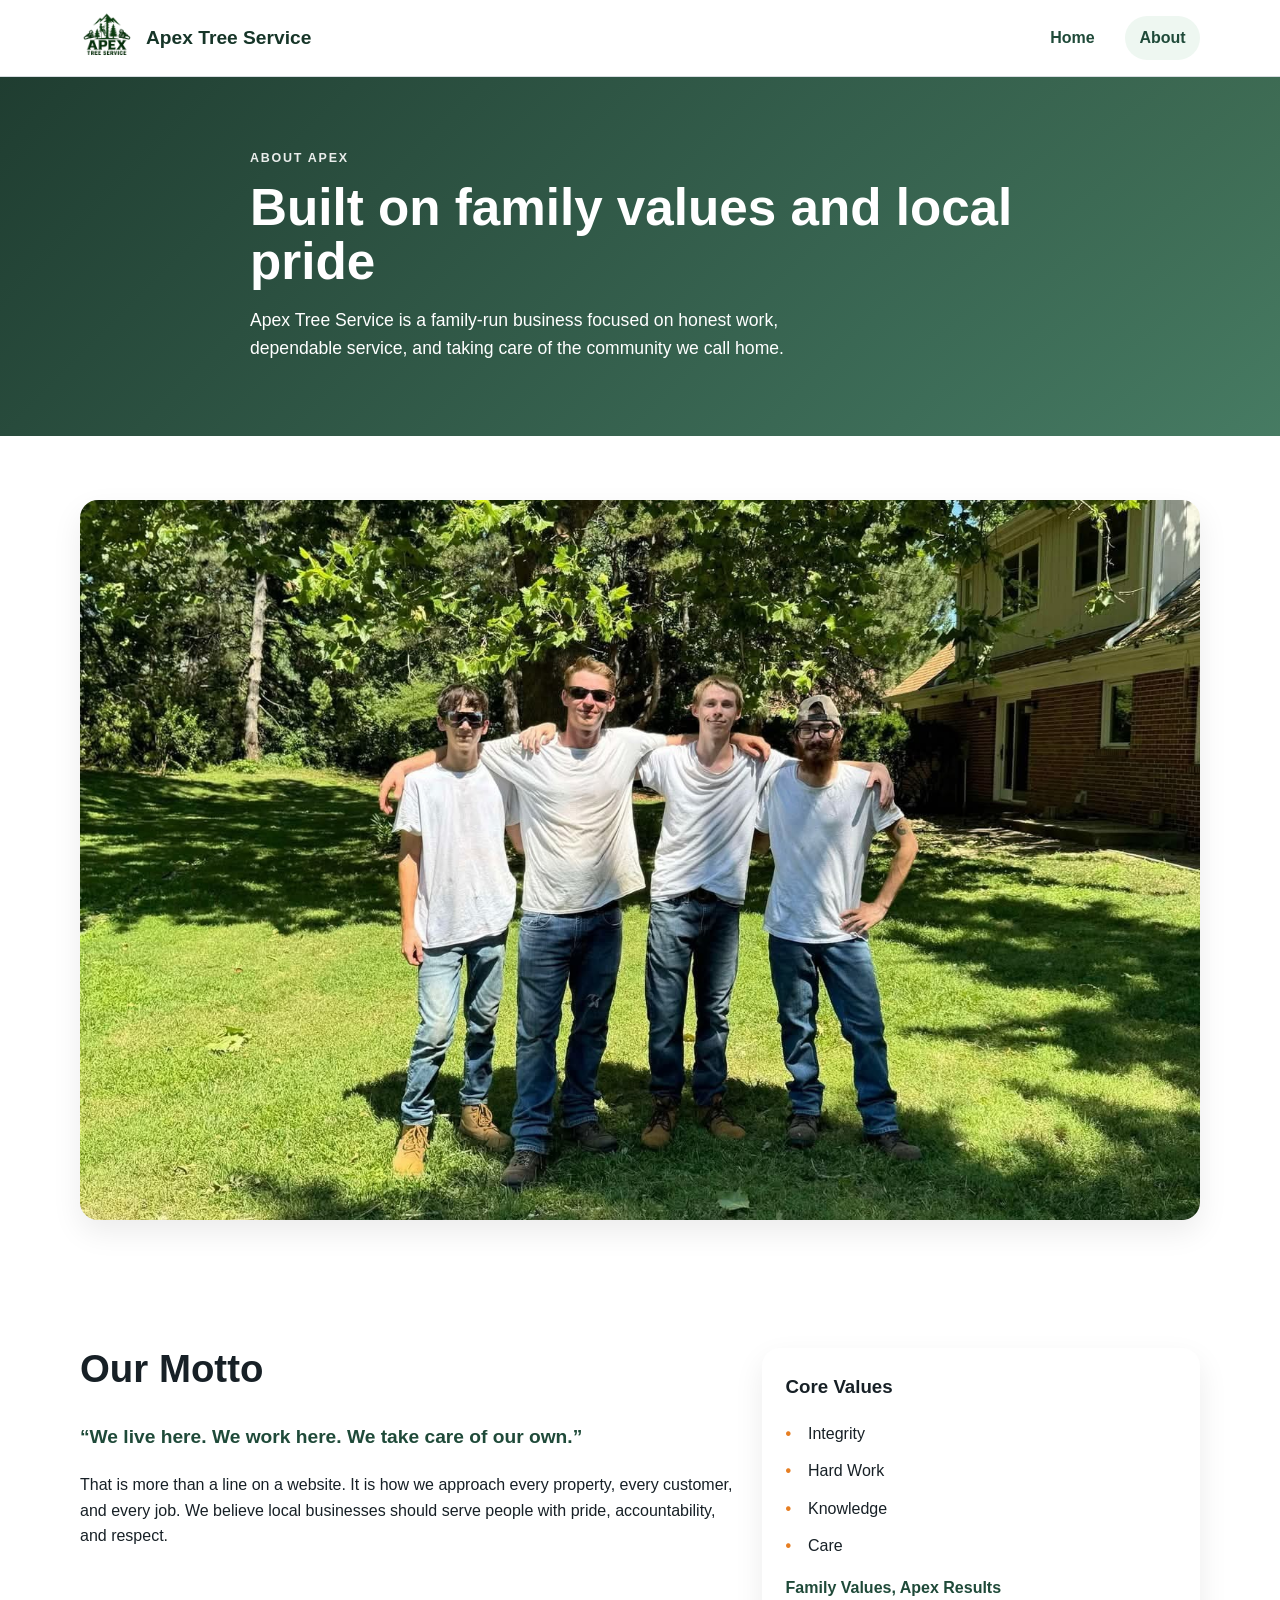
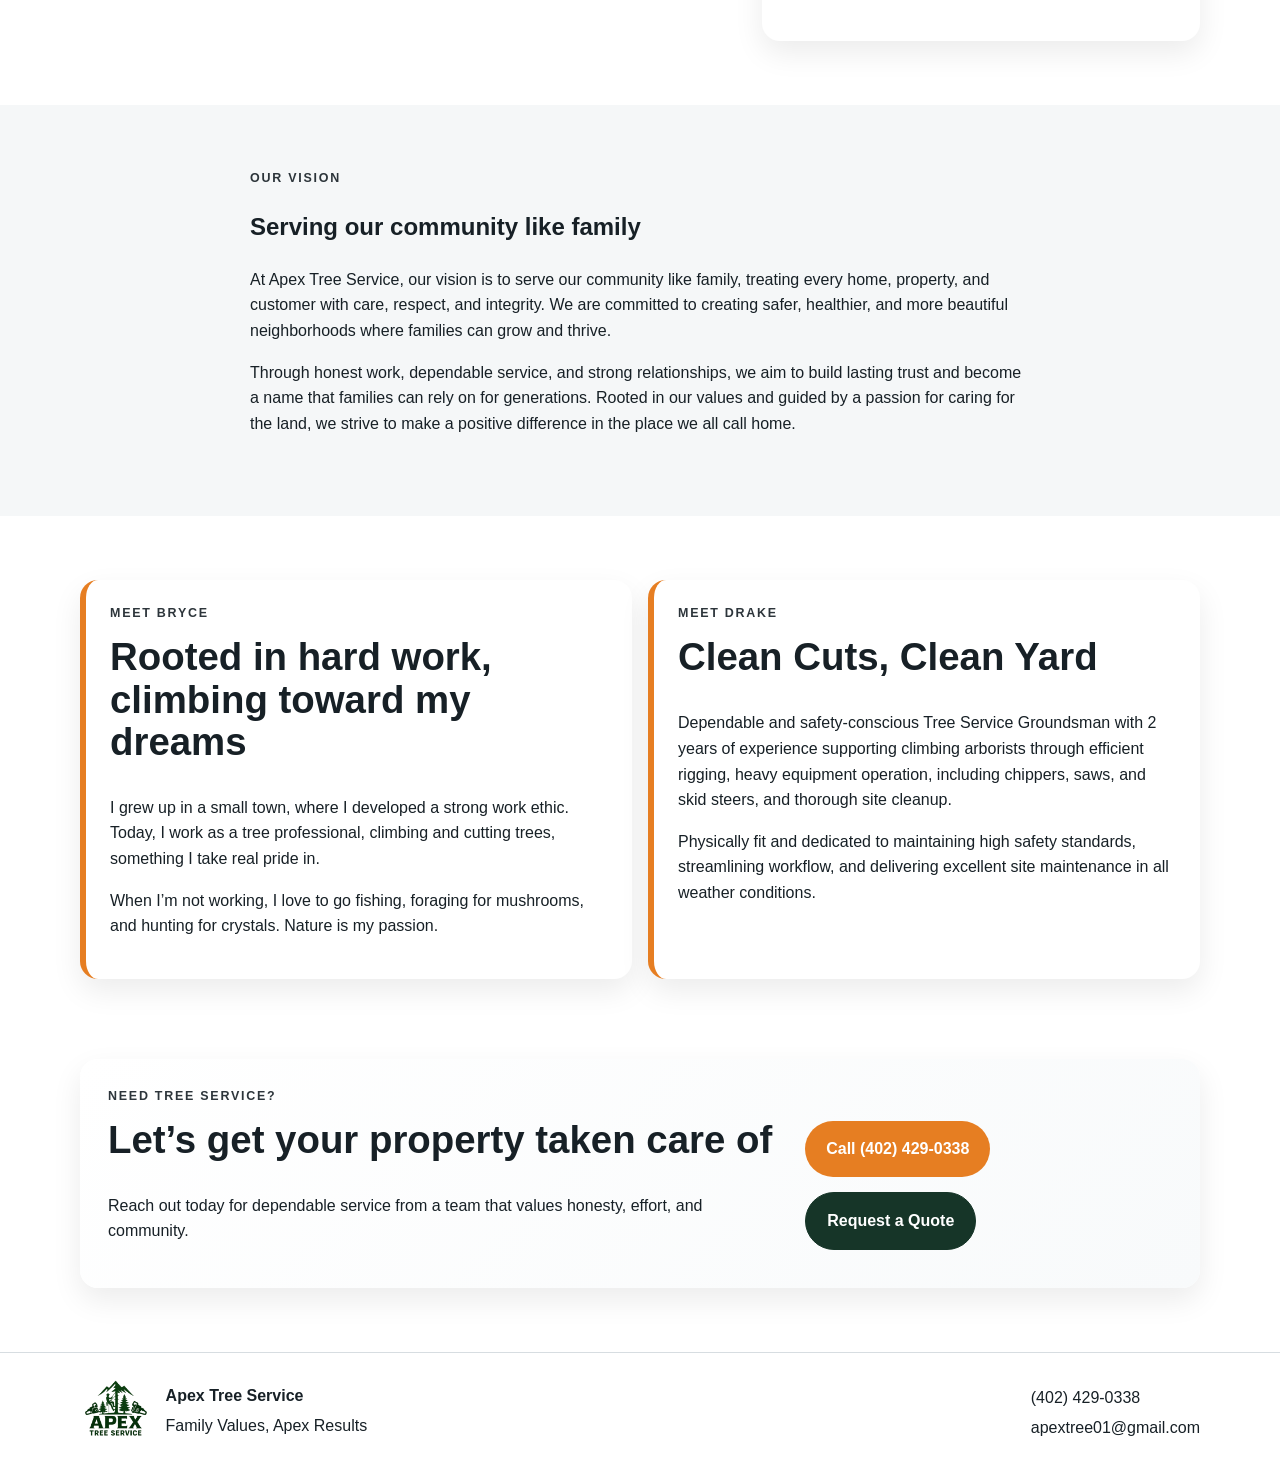
==== about.html @ bf9e17af "Add files via upload" ====
<!DOCTYPE html>
<html lang="en">
<head>
  <meta charset="UTF-8" />
  <meta name="viewport" content="width=device-width, initial-scale=1.0" />
  <title>About Apex Tree Service</title>
  <meta name="description" content="Learn more about Apex Tree Service, a family-owned business built on integrity, hard work, knowledge, and care." />
  <link rel="stylesheet" href="style.css" />
</head>
<body>
  <header class="site-header">
    <div class="container nav-wrap">
      <a href="index.html" class="brand brand-with-logo">
        <img src="assets/logo-transparent.png" alt="Apex Tree Service logo" class="brand-logo" />
        <span>Apex Tree Service</span>
      </a>
      <nav class="nav">
        <a href="index.html">Home</a>
        <a href="about.html" class="active">About</a>
      </nav>
    </div>
  </header>

  <main>
    <section class="page-hero">
      <div class="container narrow">
        <p class="eyebrow">About Apex</p>
        <h1>Built on family values and local pride</h1>
        <p class="lead">
          Apex Tree Service is a family-run business focused on honest work, dependable service,
          and taking care of the community we call home.
        </p>
      </div>
    </section>

    <section class="section">
      <div class="container team-photo-wrap">
        <img src="assets/apex-team.jpg" alt="Apex Tree Service team standing together outdoors" class="team-photo" />
      </div>
    </section>

    <section class="section">
      <div class="container two-col">
        <div>
          <h2>Our Motto</h2>
          <p class="quote">“We live here. We work here. We take care of our own.”</p>
          <p>
            That is more than a line on a website. It is how we approach every property,
            every customer, and every job. We believe local businesses should serve people
            with pride, accountability, and respect.
          </p>
        </div>
        <div class="info-panel">
          <h3>Core Values</h3>
          <ul class="check-list">
            <li>Integrity</li>
            <li>Hard Work</li>
            <li>Knowledge</li>
            <li>Care</li>
          </ul>
          <p class="mini-slogan">Family Values, Apex Results</p>
        </div>
      </div>
    </section>

    <section class="section section-alt">
      <div class="container narrow">
        <p class="eyebrow">Our Vision</p>
        <h2>Serving our community like family</h2>
        <p>
          At Apex Tree Service, our vision is to serve our community like family, treating every home,
          property, and customer with care, respect, and integrity. We are committed to creating safer,
          healthier, and more beautiful neighborhoods where families can grow and thrive.
        </p>
        <p>
          Through honest work, dependable service, and strong relationships, we aim to build lasting trust
          and become a name that families can rely on for generations. Rooted in our values and guided by
          a passion for caring for the land, we strive to make a positive difference in the place we all call home.
        </p>
      </div>
    </section>

    <section class="section">
      <div class="container team-grid">
        <article class="profile-card">
          <div class="profile-content">
            <p class="eyebrow">Meet Bryce</p>
            <h2>Rooted in hard work, climbing toward my dreams</h2>
            <p>
              I grew up in a small town, where I developed a strong work ethic. Today, I work as a tree professional,
              climbing and cutting trees, something I take real pride in.
            </p>
            <p>
              When I’m not working, I love to go fishing, foraging for mushrooms, and hunting for crystals.
              Nature is my passion.
            </p>
          </div>
        </article>

        <article class="profile-card">
          <div class="profile-content">
            <p class="eyebrow">Meet Drake</p>
            <h2>Clean Cuts, Clean Yard</h2>
            <p>
              Dependable and safety-conscious Tree Service Groundsman with 2 years of experience supporting
              climbing arborists through efficient rigging, heavy equipment operation, including chippers,
              saws, and skid steers, and thorough site cleanup.
            </p>
            <p>
              Physically fit and dedicated to maintaining high safety standards, streamlining workflow,
              and delivering excellent site maintenance in all weather conditions.
            </p>
          </div>
        </article>
      </div>
    </section>

    <section class="section cta-section">
      <div class="container cta-box">
        <div>
          <p class="eyebrow">Need tree service?</p>
          <h2>Let’s get your property taken care of</h2>
          <p>
            Reach out today for dependable service from a team that values honesty, effort, and community.
          </p>
        </div>
        <div class="cta-actions">
          <a class="btn btn-primary" href="tel:+14024290338">Call (402) 429-0338</a>
          <a class="btn btn-secondary dark-secondary" href="mailto:apextree01@gmail.com?subject=Free Quote Request">Request a Quote</a>
        </div>
      </div>
    </section>
  </main>

  <footer class="site-footer">
    <div class="container footer-wrap">
      <div class="footer-brand">
        <img src="assets/logo-transparent.png" alt="Apex Tree Service logo" class="footer-logo" />
        <div>
          <strong>Apex Tree Service</strong>
          <p>Family Values, Apex Results</p>
        </div>
      </div>
      <div>
        <p><a href="tel:+14024290338">(402) 429-0338</a></p>
        <p><a href="mailto:apextree01@gmail.com">apextree01@gmail.com</a></p>
      </div>
    </div>
  </footer>
</body>
</html>
---- style.css ----
* {
  box-sizing: border-box;
}

:root {
  --green-900: #163528;
  --green-800: #1f4a39;
  --green-700: #2d6a4f;
  --green-100: #eef7f1;
  --orange-500: #e67e22;
  --orange-600: #cf6d17;
  --silver-100: #f5f7f8;
  --silver-200: #d7dde1;
  --slate-900: #172026;
  --white: #ffffff;
  --shadow: 0 12px 30px rgba(0, 0, 0, 0.08);
  --radius: 18px;
  --max: 1120px;
}

html {
  scroll-behavior: smooth;
}

body {
  margin: 0;
  font-family: Arial, Helvetica, sans-serif;
  color: var(--slate-900);
  background: var(--white);
  line-height: 1.6;
}

img {
  max-width: 100%;
  display: block;
}

a {
  color: inherit;
  text-decoration: none;
}

.container {
  width: min(calc(100% - 2rem), var(--max));
  margin: 0 auto;
}

.narrow {
  width: min(calc(100% - 2rem), 780px);
  margin: 0 auto;
}

.site-header {
  position: sticky;
  top: 0;
  z-index: 10;
  background: rgba(255,255,255,0.96);
  backdrop-filter: blur(8px);
  border-bottom: 1px solid var(--silver-200);
}

.nav-wrap {
  display: flex;
  align-items: center;
  justify-content: space-between;
  min-height: 76px;
  gap: 1rem;
}

.brand {
  font-size: 1.2rem;
  font-weight: 800;
  color: var(--green-900);
}

.brand-with-logo {
  display: inline-flex;
  align-items: center;
  gap: 0.75rem;
}

.brand-logo {
  width: 54px;
  height: 54px;
  object-fit: contain;
}

.nav {
  display: flex;
  gap: 1rem;
  flex-wrap: wrap;
}

.nav a {
  padding: 0.55rem 0.9rem;
  border-radius: 999px;
  font-weight: 700;
  color: var(--green-800);
}

.nav a.active,
.nav a:hover {
  background: var(--green-100);
}

.hero,
.page-hero {
  background:
    linear-gradient(135deg, rgba(22,53,40,0.96), rgba(45,106,79,0.88)),
    radial-gradient(circle at top right, rgba(230,126,34,0.25), transparent 35%);
  color: var(--white);
}

.hero {
  padding: 5rem 0 4rem;
}

.page-hero {
  padding: 4.5rem 0 3.5rem;
}

.hero-grid {
  display: grid;
  grid-template-columns: 1.15fr 0.85fr;
  gap: 2rem;
  align-items: center;
}

.hero-copy h1,
.page-hero h1 {
  font-size: clamp(2.2rem, 4vw, 4rem);
  line-height: 1.05;
  margin: 0 0 1rem;
}

.eyebrow {
  text-transform: uppercase;
  letter-spacing: 0.14em;
  font-size: 0.78rem;
  font-weight: 800;
  margin: 0 0 0.75rem;
  opacity: 0.9;
}

.lead {
  font-size: 1.1rem;
  max-width: 60ch;
}

.hero-actions,
.cta-actions {
  display: flex;
  flex-wrap: wrap;
  gap: 0.9rem;
  margin-top: 1.5rem;
}

.btn {
  display: inline-block;
  padding: 0.95rem 1.3rem;
  border-radius: 999px;
  font-weight: 800;
  transition: transform 0.15s ease, background 0.15s ease;
}

.btn:hover {
  transform: translateY(-1px);
}

.btn-primary {
  background: var(--orange-500);
  color: var(--white);
}

.btn-primary:hover {
  background: var(--orange-600);
}

.btn-secondary {
  background: rgba(255,255,255,0.12);
  color: var(--white);
  border: 1px solid rgba(255,255,255,0.28);
}

.dark-secondary {
  background: var(--green-900);
  color: var(--white);
  border: 1px solid var(--green-900);
}

.motto {
  margin-top: 1rem;
  font-weight: 700;
}

.hero-image,
.team-photo,
.gallery-grid img {
  width: 100%;
  border-radius: var(--radius);
  box-shadow: var(--shadow);
}

.hero-image {
  aspect-ratio: 4 / 5;
  object-fit: cover;
}

.team-photo {
  max-height: 720px;
  object-fit: cover;
  object-position: center;
}

.hero-card,
.info-panel,
.card,
.value-box,
.profile-card,
.cta-box {
  background: var(--white);
  color: var(--slate-900);
  border-radius: var(--radius);
  box-shadow: var(--shadow);
}

.info-panel,
.profile-card {
  padding: 1.5rem;
}

.check-list {
  list-style: none;
  padding: 0;
  margin: 1rem 0 0;
}

.check-list li {
  position: relative;
  padding-left: 1.4rem;
  margin-bottom: 0.75rem;
}

.check-list li::before {
  content: "•";
  position: absolute;
  left: 0;
  top: 0;
  color: var(--orange-500);
  font-weight: 900;
}

.section {
  padding: 4rem 0;
}

.section-alt {
  background: var(--silver-100);
}

.section-heading {
  max-width: 700px;
  margin-bottom: 2rem;
}

.section-heading h2,
.two-col h2,
.profile-content h2,
.cta-box h2 {
  margin-top: 0;
  font-size: clamp(1.8rem, 3vw, 2.7rem);
  line-height: 1.1;
}

.cards,
.values-grid,
.team-grid,
.gallery-grid {
  display: grid;
  gap: 1rem;
}

.cards,
.values-grid {
  grid-template-columns: repeat(4, 1fr);
}

.team-grid {
  grid-template-columns: repeat(2, 1fr);
}

.gallery-grid {
  grid-template-columns: repeat(3, 1fr);
}

.gallery-grid img {
  aspect-ratio: 4 / 5;
  object-fit: cover;
}

.card,
.value-box {
  padding: 1.35rem;
}

.card h3,
.value-box h3,
.info-panel h3 {
  margin-top: 0;
}

.coming-soon {
  border: 2px dashed var(--silver-200);
  box-shadow: none;
}

.two-col {
  display: grid;
  grid-template-columns: 1.2fr 0.8fr;
  gap: 1.5rem;
  align-items: start;
}

.quote {
  font-size: 1.2rem;
  font-weight: 700;
  color: var(--green-800);
}

.mini-slogan {
  margin-top: 1rem;
  font-weight: 800;
  color: var(--green-800);
}

.profile-card {
  border-left: 6px solid var(--orange-500);
}

.cta-section {
  padding-top: 1rem;
}

.cta-box {
  padding: 1.75rem;
  display: flex;
  align-items: center;
  justify-content: space-between;
  gap: 1.5rem;
  background: linear-gradient(135deg, #ffffff, #f8fafb);
}

.site-footer {
  border-top: 1px solid var(--silver-200);
  padding: 1.5rem 0 2rem;
  background: var(--white);
}

.footer-wrap {
  display: flex;
  justify-content: space-between;
  gap: 1rem;
  flex-wrap: wrap;
  align-items: center;
}

.footer-brand {
  display: flex;
  align-items: center;
  gap: 0.85rem;
}

.footer-logo {
  width: 72px;
  height: 72px;
  object-fit: contain;
}

.footer-wrap p {
  margin: 0.25rem 0;
}

@media (max-width: 900px) {
  .hero-grid,
  .two-col,
  .cards,
  .values-grid,
  .team-grid,
  .gallery-grid {
    grid-template-columns: 1fr;
  }

  .cta-box {
    flex-direction: column;
    align-items: flex-start;
  }
}

@media (max-width: 640px) {
  .nav-wrap {
    min-height: auto;
    padding: 0.8rem 0;
    flex-direction: column;
    align-items: flex-start;
  }

  .hero,
  .page-hero,
  .section {
    padding: 3rem 0;
  }

  .btn {
    width: 100%;
    text-align: center;
  }

  .brand-logo {
    width: 46px;
    height: 46px;
  }

  .footer-logo {
    width: 60px;
    height: 60px;
  }
}
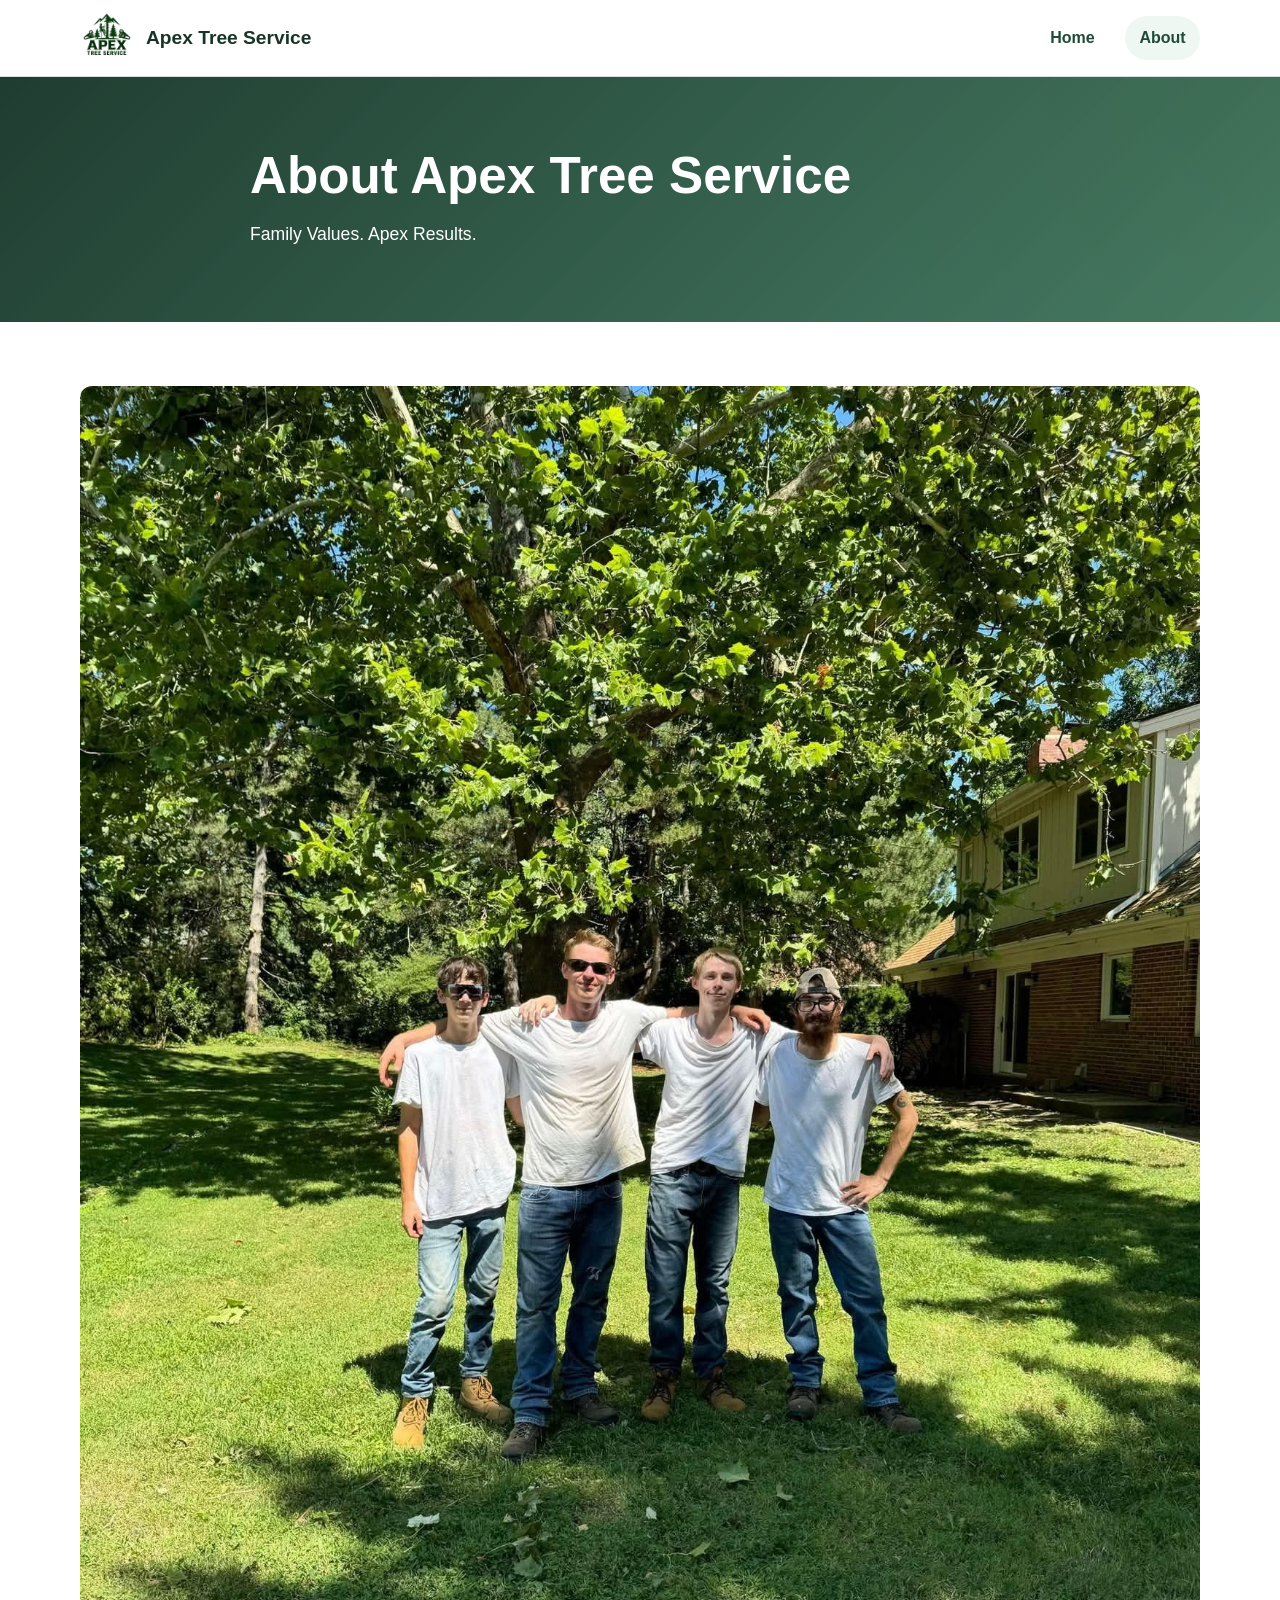
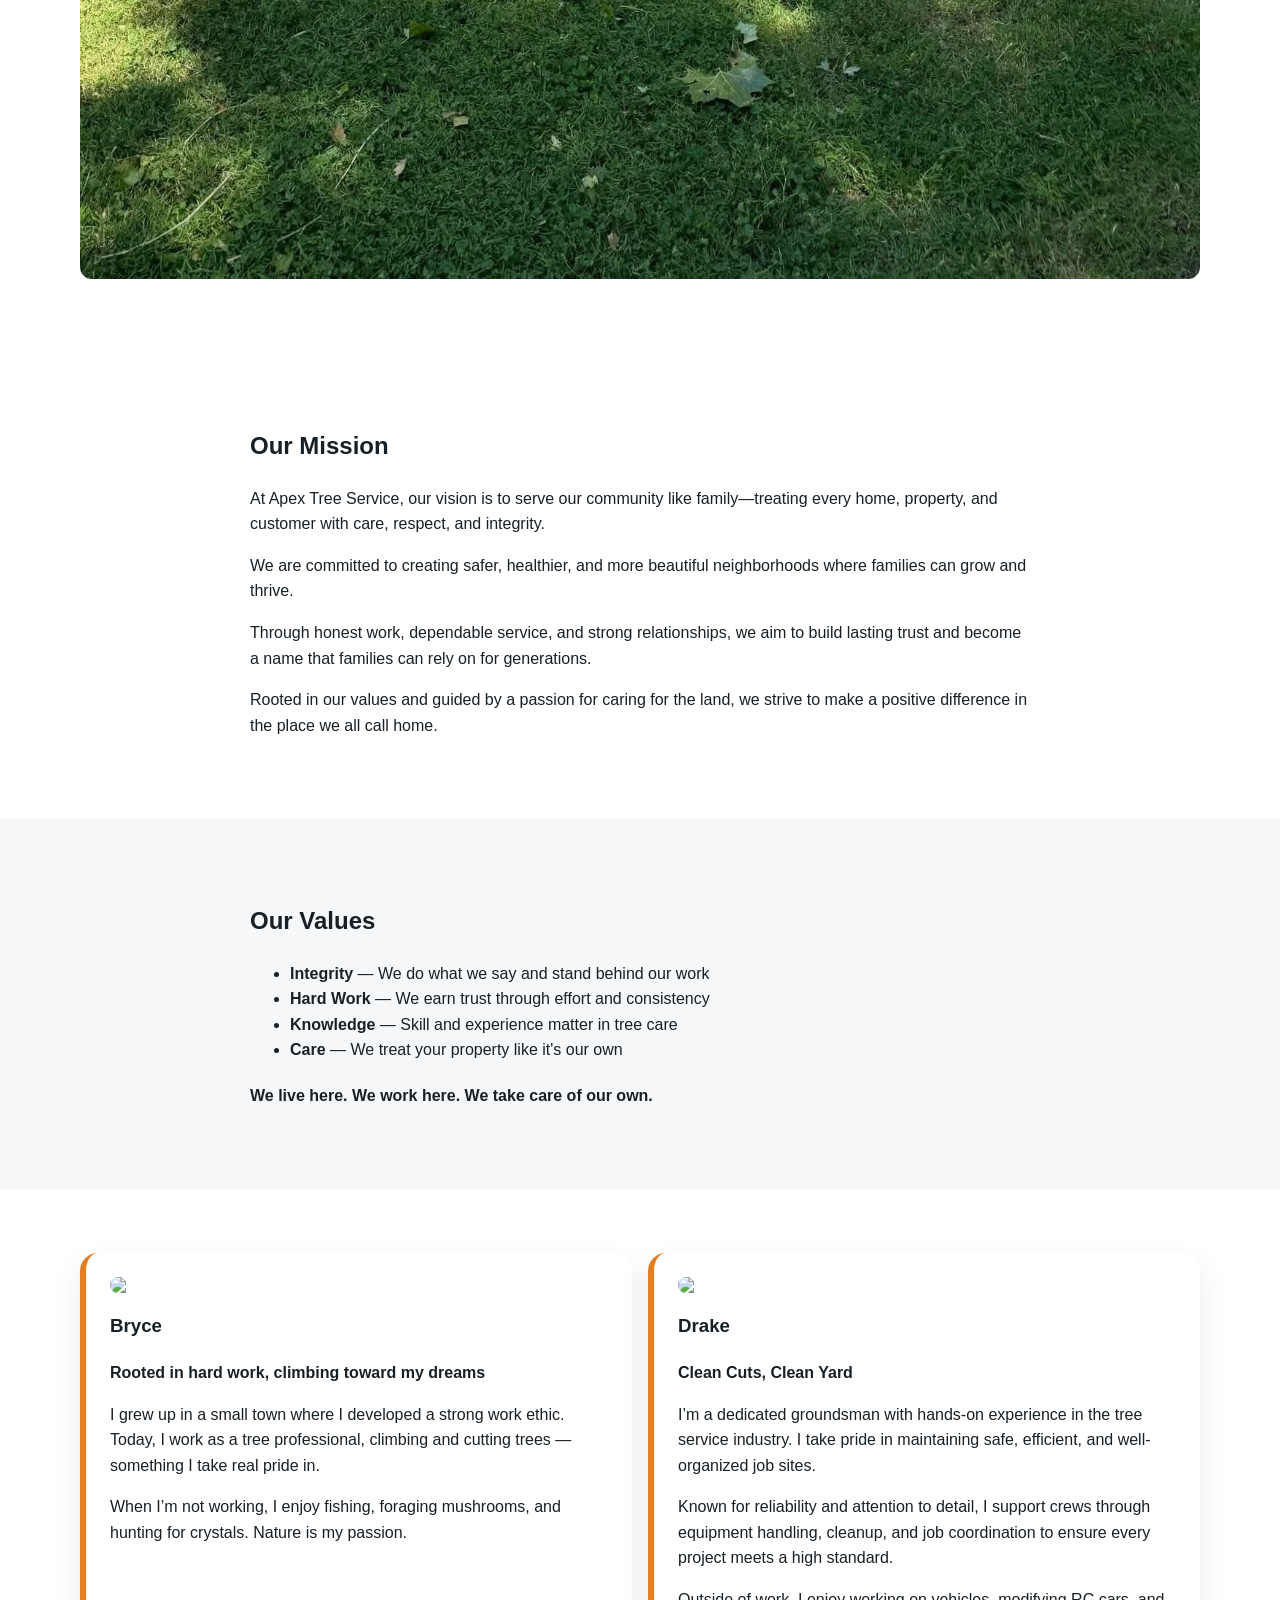
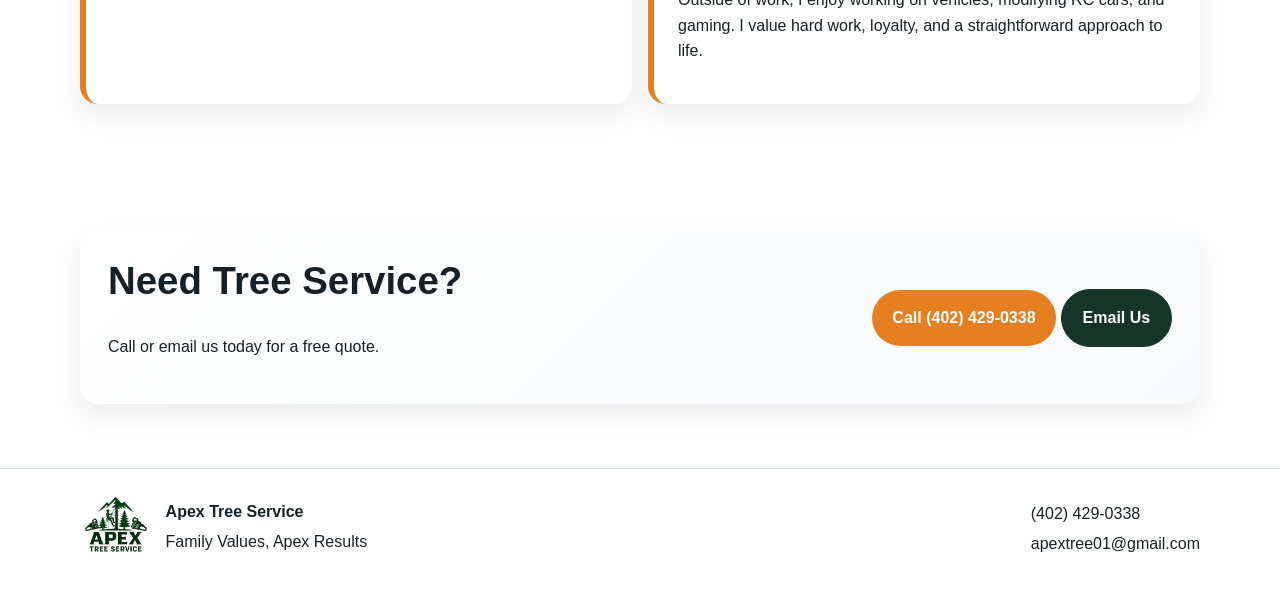
==== commit 8d83206d: "Update about.html" ====
--- a/about.html
+++ b/about.html
@@ -3,149 +3,150 @@
 <head>
   <meta charset="UTF-8" />
   <meta name="viewport" content="width=device-width, initial-scale=1.0" />
-  <title>About Apex Tree Service</title>
-  <meta name="description" content="Learn more about Apex Tree Service, a family-owned business built on integrity, hard work, knowledge, and care." />
+  <title>About | Apex Tree Service</title>
   <link rel="stylesheet" href="style.css" />
 </head>
+
 <body>
-  <header class="site-header">
-    <div class="container nav-wrap">
-      <a href="index.html" class="brand brand-with-logo">
-        <img src="assets/logo-transparent.png" alt="Apex Tree Service logo" class="brand-logo" />
-        <span>Apex Tree Service</span>
-      </a>
-      <nav class="nav">
-        <a href="index.html">Home</a>
-        <a href="about.html" class="active">About</a>
-      </nav>
+
+<header class="site-header">
+  <div class="container nav-wrap">
+    <a href="index.html" class="brand brand-with-logo">
+      <img src="assets/logo-transparent.png" class="brand-logo">
+      <span>Apex Tree Service</span>
+    </a>
+
+    <nav class="nav">
+      <a href="index.html">Home</a>
+      <a href="about.html" class="active">About</a>
+    </nav>
+  </div>
+</header>
+
+<main>
+
+<section class="page-hero">
+  <div class="container narrow">
+    <h1>About Apex Tree Service</h1>
+    <p class="lead">
+      Family Values. Apex Results.
+    </p>
+  </div>
+</section>
+
+<section class="section">
+  <div class="container">
+    <img src="assets/apex-team.jpg" style="width:100%; border-radius:12px;">
+  </div>
+</section>
+
+<section class="section">
+  <div class="container narrow">
+    <h2>Our Mission</h2>
+    <p>
+      At Apex Tree Service, our vision is to serve our community like family—treating every home,
+      property, and customer with care, respect, and integrity.
+    </p>
+    <p>
+      We are committed to creating safer, healthier, and more beautiful neighborhoods where families can grow and thrive.
+    </p>
+    <p>
+      Through honest work, dependable service, and strong relationships, we aim to build lasting trust
+      and become a name that families can rely on for generations.
+    </p>
+    <p>
+      Rooted in our values and guided by a passion for caring for the land, we strive to make a positive difference
+      in the place we all call home.
+    </p>
+  </div>
+</section>
+
+<section class="section section-alt">
+  <div class="container narrow">
+    <h2>Our Values</h2>
+    <ul>
+      <li><strong>Integrity</strong> — We do what we say and stand behind our work</li>
+      <li><strong>Hard Work</strong> — We earn trust through effort and consistency</li>
+      <li><strong>Knowledge</strong> — Skill and experience matter in tree care</li>
+      <li><strong>Care</strong> — We treat your property like it's our own</li>
+    </ul>
+
+    <p style="margin-top:20px; font-weight:bold;">
+      We live here. We work here. We take care of our own.
+    </p>
+  </div>
+</section>
+
+<section class="section">
+  <div class="container team-grid">
+
+    <div class="profile-card">
+      <img src="assets/bryce.jpg" style="width:100%; border-radius:10px; margin-bottom:15px;">
+      <h3>Bryce</h3>
+      <p><strong>Rooted in hard work, climbing toward my dreams</strong></p>
+      <p>
+        I grew up in a small town where I developed a strong work ethic. Today, I work as a tree professional,
+        climbing and cutting trees — something I take real pride in.
+      </p>
+      <p>
+        When I’m not working, I enjoy fishing, foraging mushrooms, and hunting for crystals.
+        Nature is my passion.
+      </p>
     </div>
-  </header>
 
-  <main>
-    <section class="page-hero">
-      <div class="container narrow">
-        <p class="eyebrow">About Apex</p>
-        <h1>Built on family values and local pride</h1>
-        <p class="lead">
-          Apex Tree Service is a family-run business focused on honest work, dependable service,
-          and taking care of the community we call home.
-        </p>
-      </div>
-    </section>
+    <div class="profile-card">
+      <img src="assets/drake.jpg" style="width:100%; border-radius:10px; margin-bottom:15px;">
+      <h3>Drake</h3>
+      <p><strong>Clean Cuts, Clean Yard</strong></p>
+      <p>
+        I’m a dedicated groundsman with hands-on experience in the tree service industry.
+        I take pride in maintaining safe, efficient, and well-organized job sites.
+      </p>
+      <p>
+        Known for reliability and attention to detail, I support crews through equipment handling,
+        cleanup, and job coordination to ensure every project meets a high standard.
+      </p>
+      <p>
+        Outside of work, I enjoy working on vehicles, modifying RC cars, and gaming.
+        I value hard work, loyalty, and a straightforward approach to life.
+      </p>
+    </div>
 
-    <section class="section">
-      <div class="container team-photo-wrap">
-        <img src="assets/apex-team.jpg" alt="Apex Tree Service team standing together outdoors" class="team-photo" />
-      </div>
-    </section>
+  </div>
+</section>
 
-    <section class="section">
-      <div class="container two-col">
-        <div>
-          <h2>Our Motto</h2>
-          <p class="quote">“We live here. We work here. We take care of our own.”</p>
-          <p>
-            That is more than a line on a website. It is how we approach every property,
-            every customer, and every job. We believe local businesses should serve people
-            with pride, accountability, and respect.
-          </p>
-        </div>
-        <div class="info-panel">
-          <h3>Core Values</h3>
-          <ul class="check-list">
-            <li>Integrity</li>
-            <li>Hard Work</li>
-            <li>Knowledge</li>
-            <li>Care</li>
-          </ul>
-          <p class="mini-slogan">Family Values, Apex Results</p>
-        </div>
-      </div>
-    </section>
+<section class="section">
+  <div class="container cta-box">
+    <div>
+      <h2>Need Tree Service?</h2>
+      <p>Call or email us today for a free quote.</p>
+    </div>
 
-    <section class="section section-alt">
-      <div class="container narrow">
-        <p class="eyebrow">Our Vision</p>
-        <h2>Serving our community like family</h2>
-        <p>
-          At Apex Tree Service, our vision is to serve our community like family, treating every home,
-          property, and customer with care, respect, and integrity. We are committed to creating safer,
-          healthier, and more beautiful neighborhoods where families can grow and thrive.
-        </p>
-        <p>
-          Through honest work, dependable service, and strong relationships, we aim to build lasting trust
-          and become a name that families can rely on for generations. Rooted in our values and guided by
-          a passion for caring for the land, we strive to make a positive difference in the place we all call home.
-        </p>
-      </div>
-    </section>
+    <div>
+      <a class="btn btn-primary" href="tel:+14024290338">Call (402) 429-0338</a>
+      <a class="btn btn-secondary dark-secondary" href="mailto:apextree01@gmail.com">Email Us</a>
+    </div>
+  </div>
+</section>
 
-    <section class="section">
-      <div class="container team-grid">
-        <article class="profile-card">
-          <div class="profile-content">
-            <p class="eyebrow">Meet Bryce</p>
-            <h2>Rooted in hard work, climbing toward my dreams</h2>
-            <p>
-              I grew up in a small town, where I developed a strong work ethic. Today, I work as a tree professional,
-              climbing and cutting trees, something I take real pride in.
-            </p>
-            <p>
-              When I’m not working, I love to go fishing, foraging for mushrooms, and hunting for crystals.
-              Nature is my passion.
-            </p>
-          </div>
-        </article>
+</main>
 
-        <article class="profile-card">
-          <div class="profile-content">
-            <p class="eyebrow">Meet Drake</p>
-            <h2>Clean Cuts, Clean Yard</h2>
-            <p>
-              Dependable and safety-conscious Tree Service Groundsman with 2 years of experience supporting
-              climbing arborists through efficient rigging, heavy equipment operation, including chippers,
-              saws, and skid steers, and thorough site cleanup.
-            </p>
-            <p>
-              Physically fit and dedicated to maintaining high safety standards, streamlining workflow,
-              and delivering excellent site maintenance in all weather conditions.
-            </p>
-          </div>
-        </article>
-      </div>
-    </section>
-
-    <section class="section cta-section">
-      <div class="container cta-box">
-        <div>
-          <p class="eyebrow">Need tree service?</p>
-          <h2>Let’s get your property taken care of</h2>
-          <p>
-            Reach out today for dependable service from a team that values honesty, effort, and community.
-          </p>
-        </div>
-        <div class="cta-actions">
-          <a class="btn btn-primary" href="tel:+14024290338">Call (402) 429-0338</a>
-          <a class="btn btn-secondary dark-secondary" href="mailto:apextree01@gmail.com?subject=Free Quote Request">Request a Quote</a>
-        </div>
-      </div>
-    </section>
-  </main>
-
-  <footer class="site-footer">
-    <div class="container footer-wrap">
-      <div class="footer-brand">
-        <img src="assets/logo-transparent.png" alt="Apex Tree Service logo" class="footer-logo" />
-        <div>
-          <strong>Apex Tree Service</strong>
-          <p>Family Values, Apex Results</p>
-        </div>
-      </div>
+<footer class="site-footer">
+  <div class="container footer-wrap">
+    <div class="footer-brand">
+      <img src="assets/logo-transparent.png" class="footer-logo">
       <div>
-        <p><a href="tel:+14024290338">(402) 429-0338</a></p>
-        <p><a href="mailto:apextree01@gmail.com">apextree01@gmail.com</a></p>
+        <strong>Apex Tree Service</strong>
+        <p>Family Values, Apex Results</p>
       </div>
     </div>
-  </footer>
+
+    <div>
+      <p>(402) 429-0338</p>
+      <p>apextree01@gmail.com</p>
+    </div>
+  </div>
+</footer>
+
 </body>
 </html>
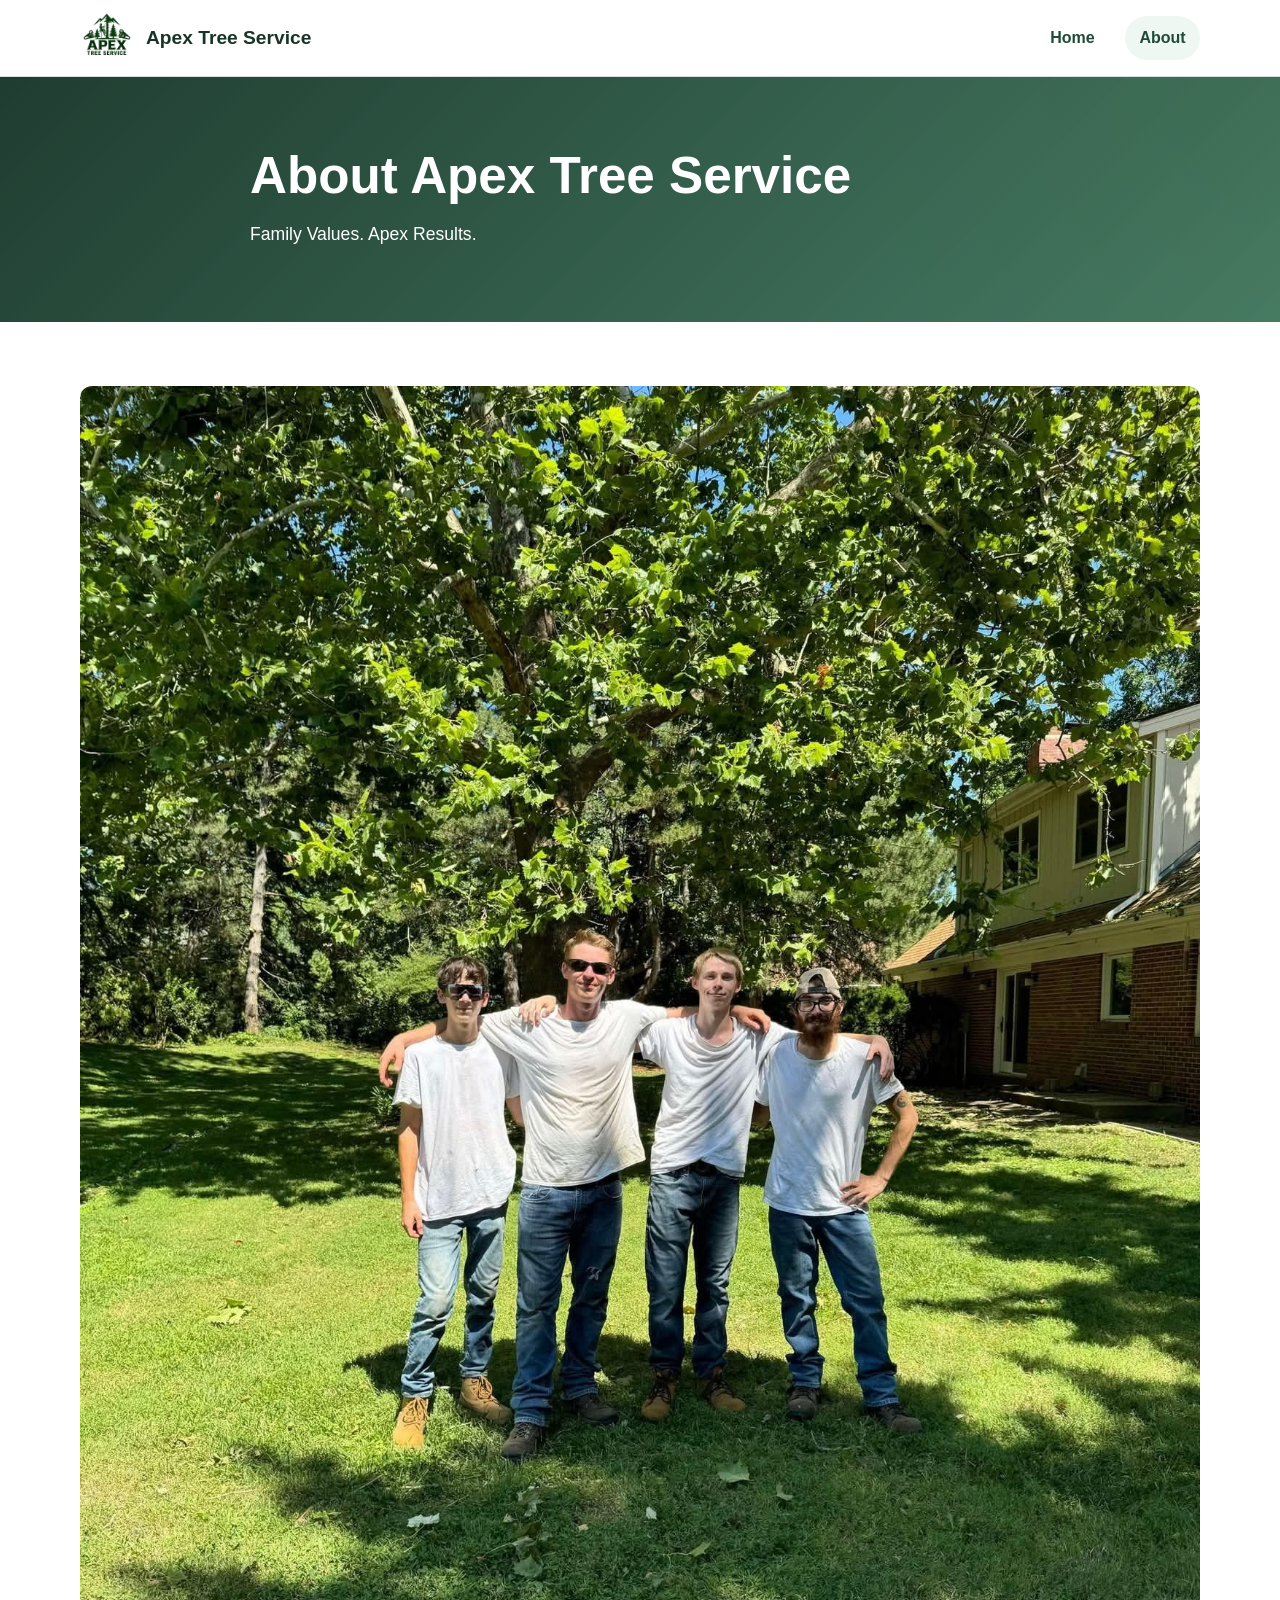
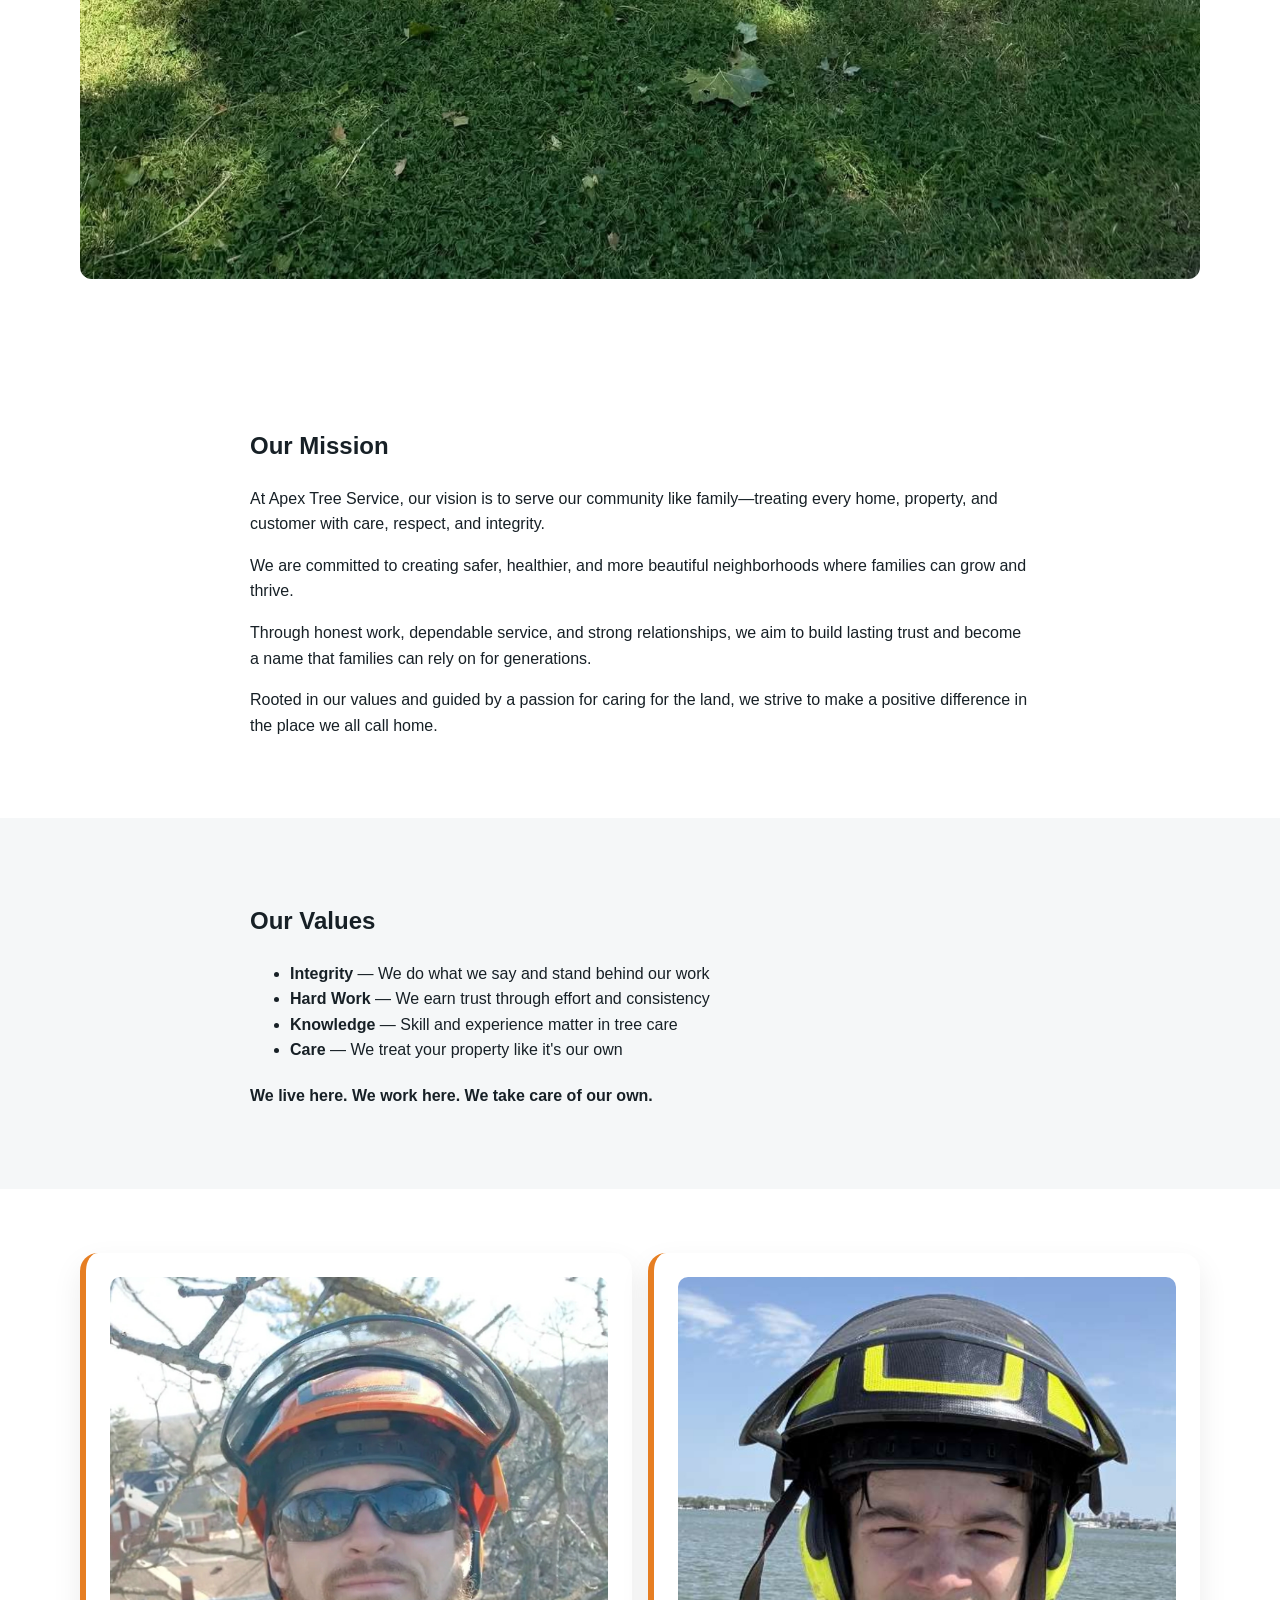
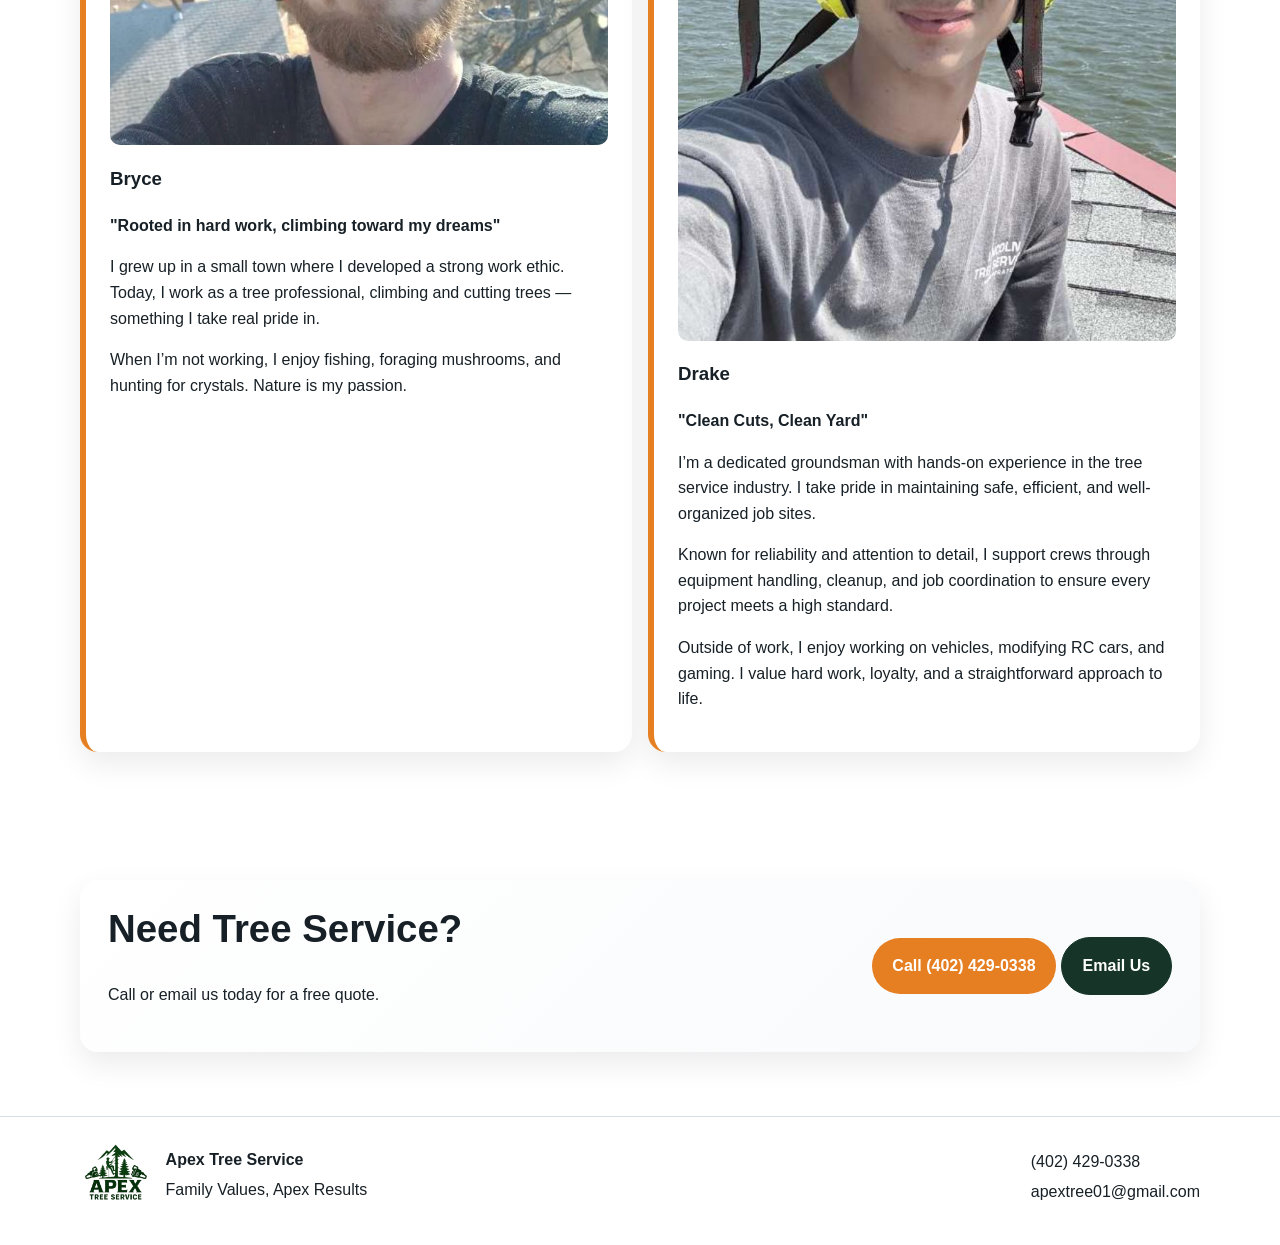
==== commit 7373ded5: "Update about.html" ====
--- a/about.html
+++ b/about.html
@@ -83,7 +83,7 @@
     <div class="profile-card">
       <img src="assets/bryce.jpg" style="width:100%; border-radius:10px; margin-bottom:15px;">
       <h3>Bryce</h3>
-      <p><strong>Rooted in hard work, climbing toward my dreams</strong></p>
+      <p><strong>"Rooted in hard work, climbing toward my dreams"</strong></p>
       <p>
         I grew up in a small town where I developed a strong work ethic. Today, I work as a tree professional,
         climbing and cutting trees — something I take real pride in.
@@ -97,7 +97,7 @@
     <div class="profile-card">
       <img src="assets/drake.jpg" style="width:100%; border-radius:10px; margin-bottom:15px;">
       <h3>Drake</h3>
-      <p><strong>Clean Cuts, Clean Yard</strong></p>
+      <p><strong>"Clean Cuts, Clean Yard"</strong></p>
       <p>
         I’m a dedicated groundsman with hands-on experience in the tree service industry.
         I take pride in maintaining safe, efficient, and well-organized job sites.
